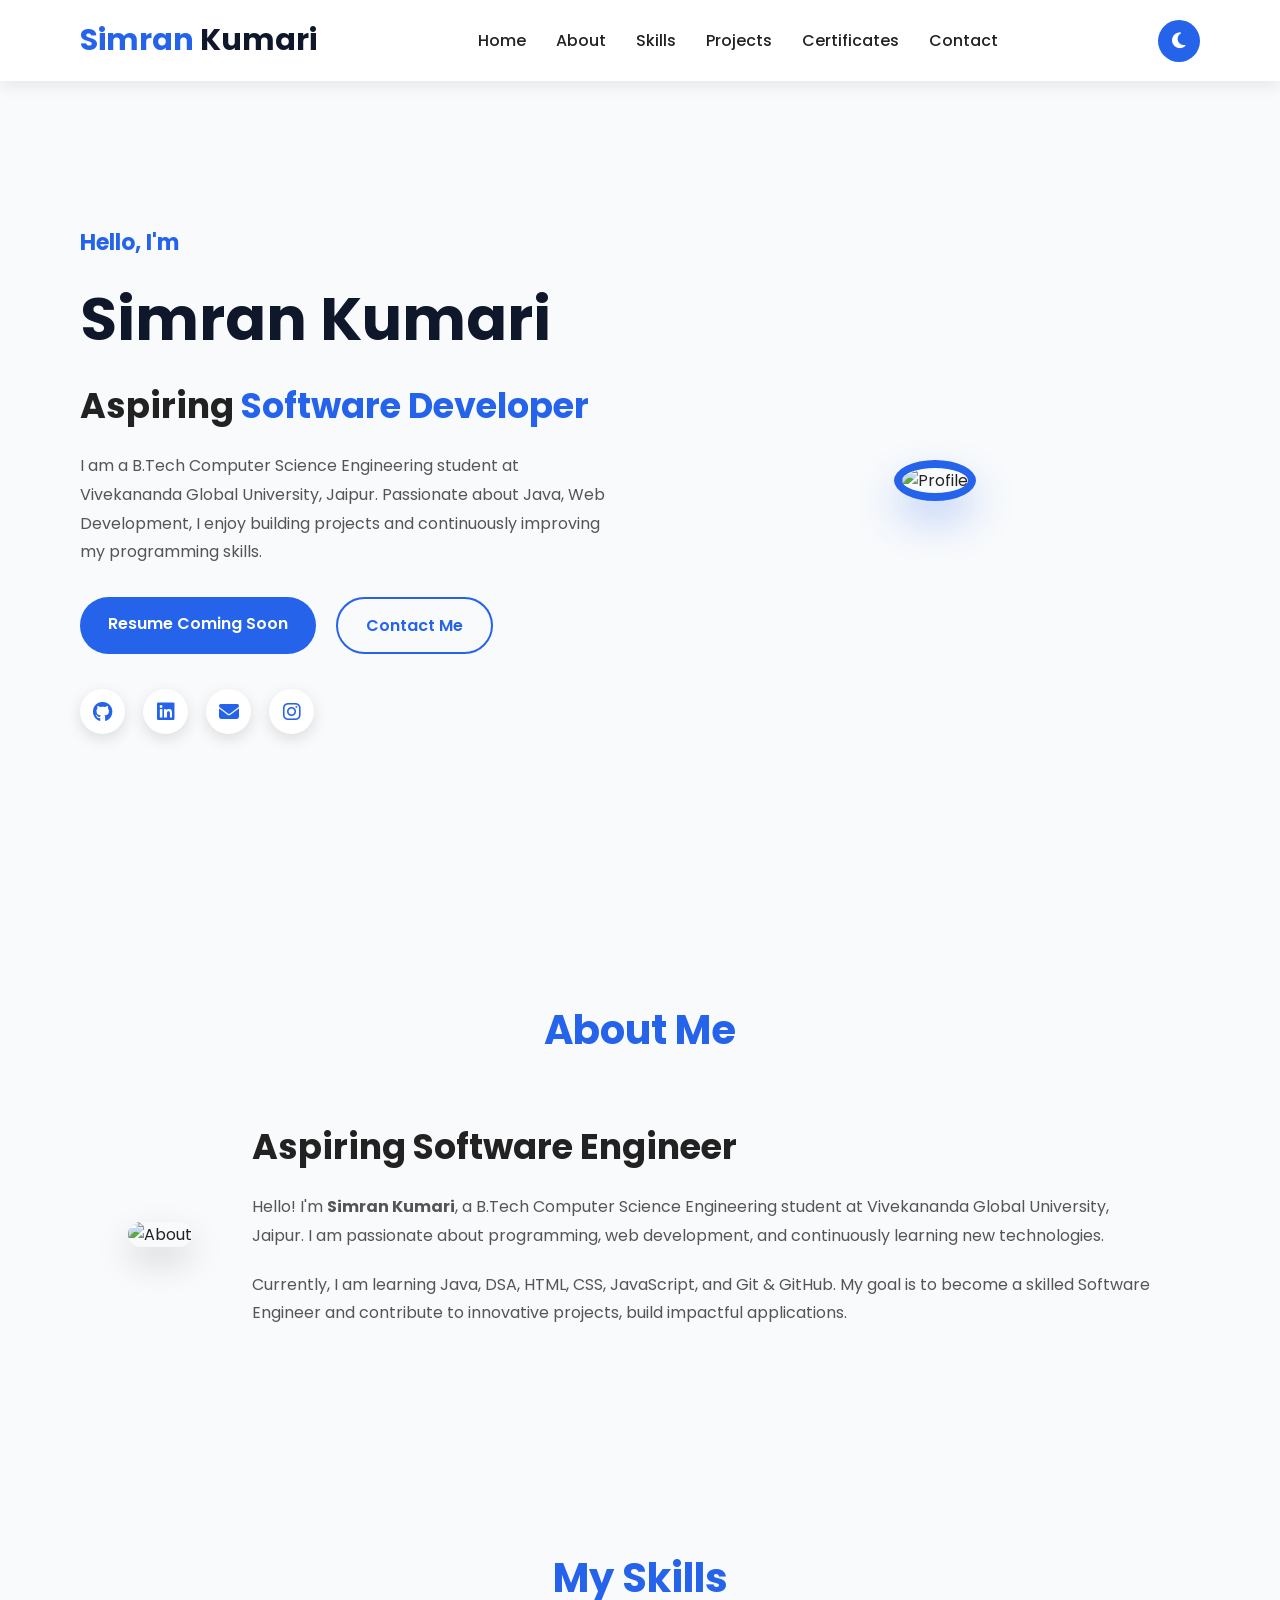
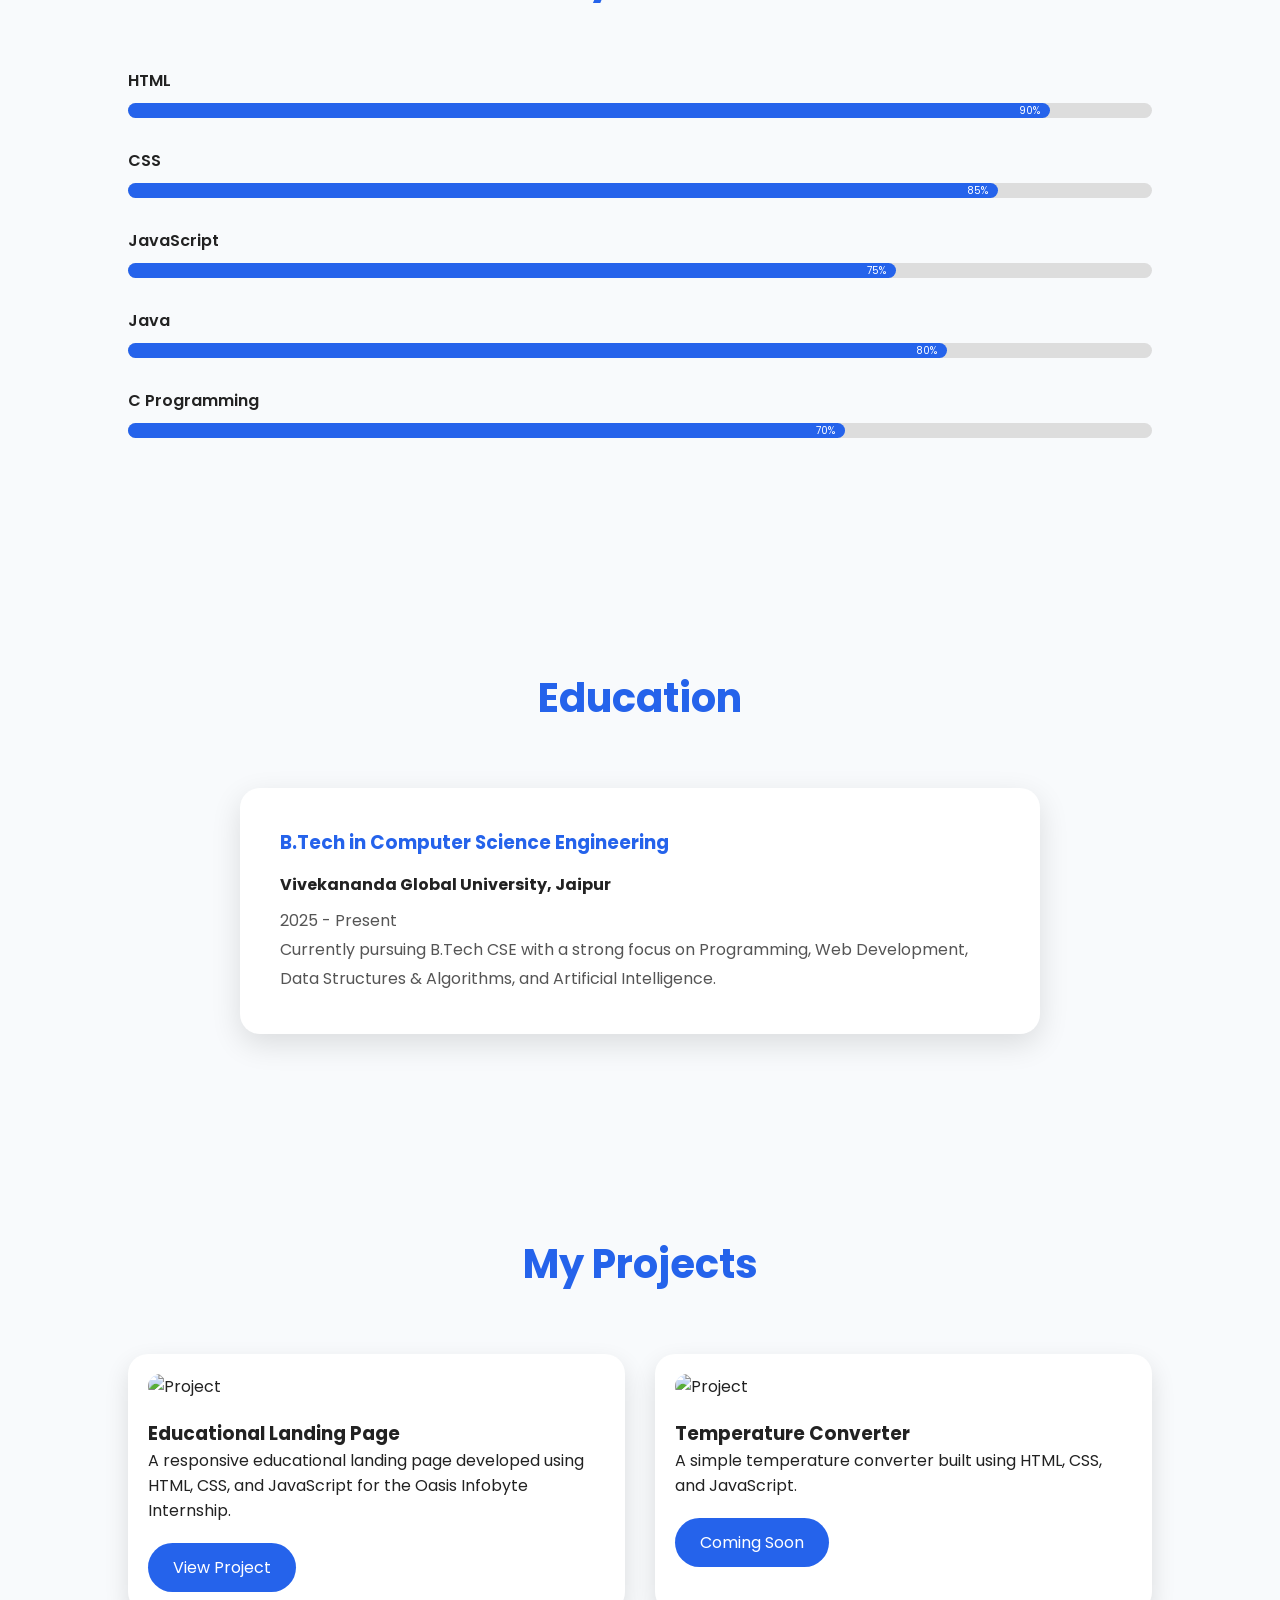
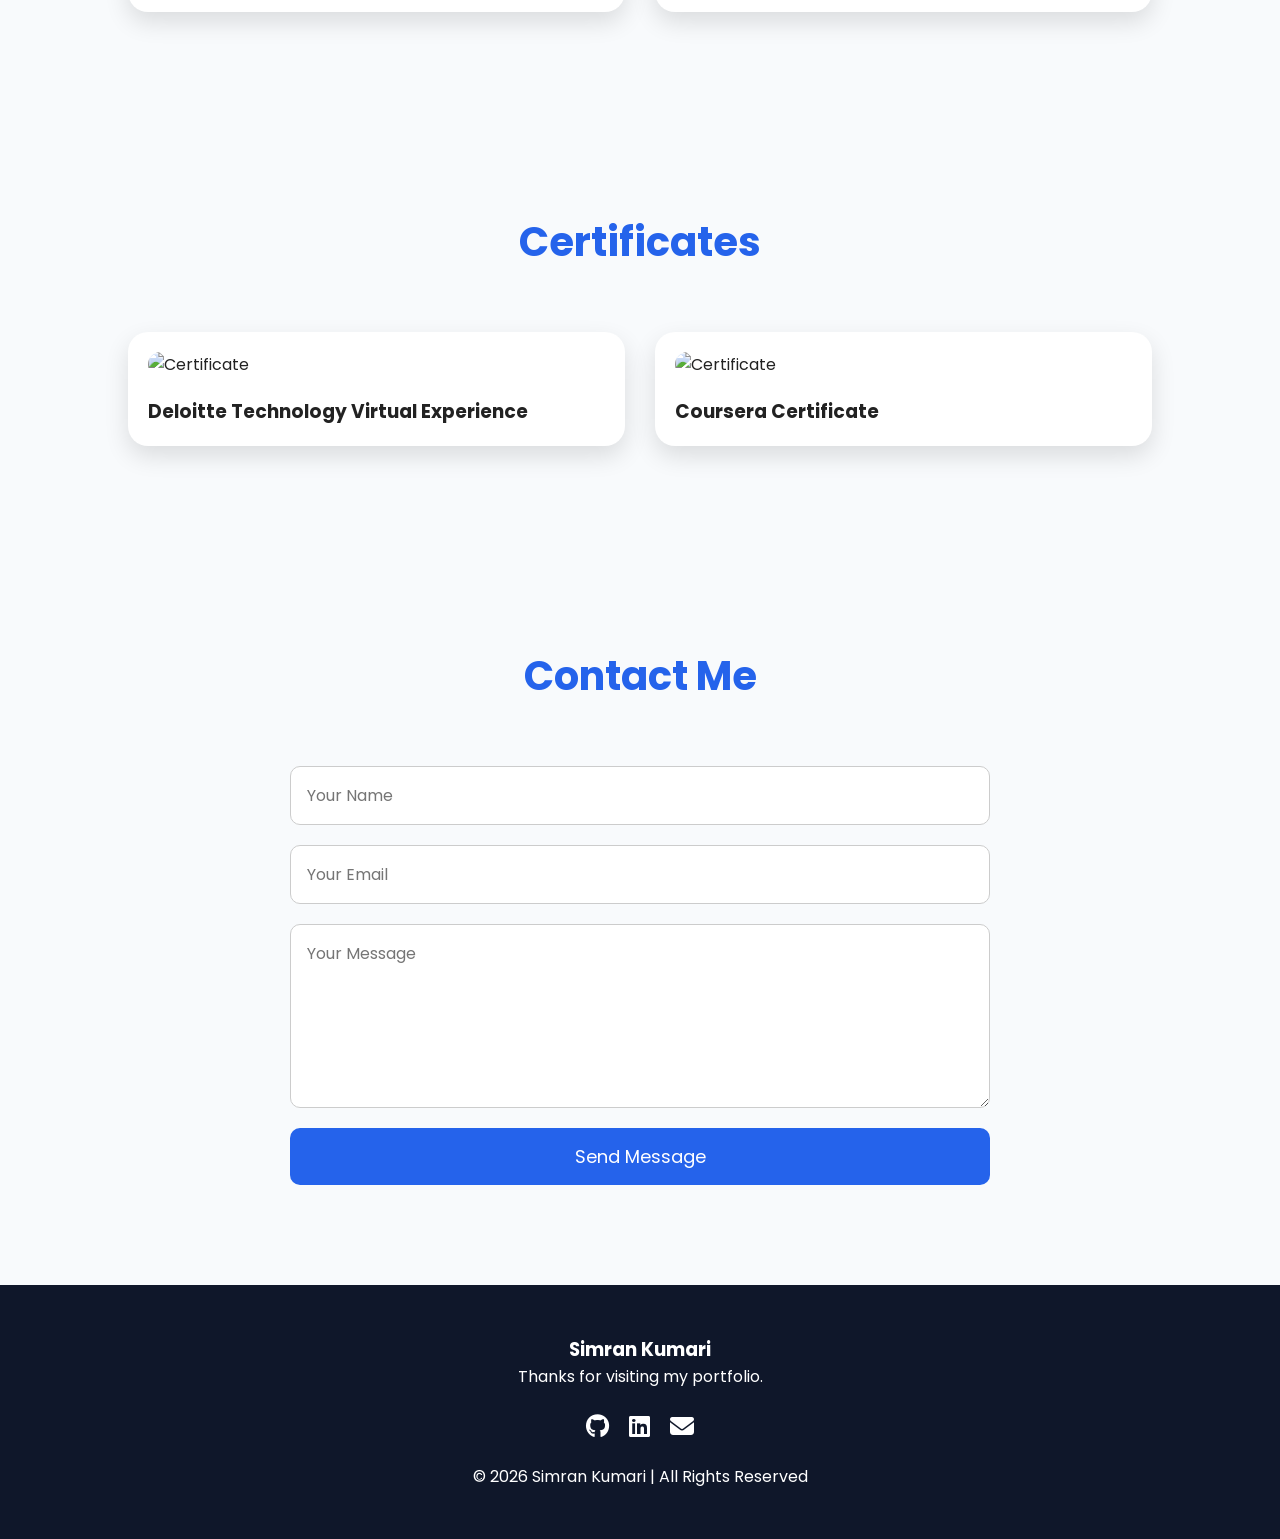
==== Task-2-Portfolio/index.html @ 4ac3be18 "Added Oasis Infobyte Web Development Internship Projects" ====
<!DOCTYPE html>
<html lang="en">

<head>

    <meta charset="UTF-8">
    <meta name="viewport" content="width=device-width, initial-scale=1.0">

    <title>Simran Kumari | Portfolio</title>

    <link rel="stylesheet" href="style.css">

    <!-- Google Font -->
    <link href="https://fonts.googleapis.com/css2?family=Poppins:wght@300;400;500;600;700&display=swap"
        rel="stylesheet">

    <!-- Font Awesome -->
    <link rel="stylesheet"
        href="https://cdnjs.cloudflare.com/ajax/libs/font-awesome/6.6.0/css/all.min.css">

</head>

<body>

    <!-- ================= NAVBAR ================= -->

    <header>

        <nav class="navbar">

            <div class="logo">

                Simran<span> Kumari</span>

            </div>

            <ul class="nav-links">

                <li><a href="#home">Home</a></li>

                <li><a href="#about">About</a></li>

                <li><a href="#skills">Skills</a></li>

                <li><a href="#projects">Projects</a></li>

                <li><a href="#certificates">Certificates</a></li>

                <li><a href="#contact">Contact</a></li>

            </ul>

            <div class="right-icons">

                <button id="theme-toggle">

                    <i class="fas fa-moon"></i>

                </button>

                <div class="menu-btn">

                    <i class="fas fa-bars"></i>

                </div>

            </div>

        </nav>

    </header>

    <!-- ================= HERO ================= -->

    <section class="hero" id="home">

        <div class="hero-text">

            <h3>Hello, I'm</h3>

            <h1>Simran Kumari</h1>

            <h2>

                Aspiring

                <span class="typing">Software Engineer</span>

            </h2>

            <p>

                I am a B.Tech Computer Science Engineering student at
                Vivekananda Global University, Jaipur.
                Passionate about Java, Web Development, I enjoy building projects 
                and continuously improving my programming skills.

                
            
                

            </p>

            <div class="hero-buttons">

                <a href="#" class="btn">

                    Resume Coming Soon

                </a>

                <a href="#contact" class="btn2">

                    Contact Me

                </a>

            </div>

            <div class="social-icons">

                <a href="#"><i class="fab fa-github"></i></a>

                <a href="#"><i class="fab fa-linkedin"></i></a>

                <a href="#"><i class="fas fa-envelope"></i></a>

                <a href="#"><i class="fab fa-instagram"></i></a>

            </div>

        </div>

        <div class="hero-image">

            <img src="images/profile.png" alt="Profile">

        </div>

    </section>

    <script src="script.js"></script>

</body>

</html>
<!-- ================= ABOUT ================= -->

<section class="about" id="about">

    <div class="section-title">
        <h2>About Me</h2>
    </div>

    <div class="about-container">

        <div class="about-image">
            <img src="images/profile.png" alt="About">
        </div>

        <div class="about-content">

            <h3>Aspiring Software Engineer</h3>

            <p>
                Hello! I'm <b>Simran Kumari</b>, a B.Tech Computer Science Engineering
                student at Vivekananda Global University, Jaipur.
                I am passionate about programming, web development,
                and continuously learning new technologies.
            </p>

            <p>
                Currently, I am learning Java, DSA,
                HTML, CSS, JavaScript, and Git & GitHub.
                My goal is to become a skilled Software Engineer
                 and contribute to innovative projects, build impactful applications.
                
            </p>

        </div>

    </div>

</section>

<!-- ================= SKILLS ================= -->

<section class="skills" id="skills">

    <div class="section-title">
        <h2>My Skills</h2>
    </div>

    <div class="skills-container">

        <div class="skill">

            <span>HTML</span>

            <div class="progress">
                <div class="progress-bar html">90%</div>
            </div>

        </div>

        <div class="skill">

            <span>CSS</span>

            <div class="progress">
                <div class="progress-bar css">85%</div>
            </div>

        </div>

        <div class="skill">

            <span>JavaScript</span>

            <div class="progress">
                <div class="progress-bar js">75%</div>
            </div>

        </div>

        <div class="skill">

            <span>Java</span>

            <div class="progress">
                <div class="progress-bar java">80%</div>
            </div>

        </div>

        <div class="skill">

            <span>C Programming</span>

            <div class="progress">
                <div class="progress-bar c">70%</div>
            </div>

        </div>

    </div>

</section>

<!-- ================= EDUCATION ================= -->

<section class="education" id="education">

    <div class="section-title">
        <h2>Education</h2>
    </div>

    <div class="education-card">

        <h3>B.Tech in Computer Science Engineering</h3>

        <h4>Vivekananda Global University, Jaipur</h4>

        <p>
            2025 - Present
        </p>

        <p>
            Currently pursuing B.Tech CSE with a strong focus on
            Programming, Web Development,
            Data Structures & Algorithms, and Artificial Intelligence.
        </p>

    </div>

</section>
<!-- ================= PROJECTS ================= -->

<section class="projects" id="projects">

    <div class="section-title">
        <h2>My Projects</h2>
    </div>

    <div class="project-container">

        <div class="project-card">

            <img src="images/project1.jpg" alt="Project">

            <h3>Educational Landing Page</h3>

            <p>
                A responsive educational landing page developed using
                HTML, CSS, and JavaScript for the Oasis Infobyte Internship.
            </p>
            <a href="https://github.com/simran7kumari783-prog/OIBSIP" target="_blank" class="project-btn">
                View Project
            </a>

        </div>

        <div class="project-card">

            <img src="images/project2.jpg" alt="Project">

            <h3>Temperature Converter</h3>

            <p>
                A simple temperature converter built using HTML,
                CSS, and JavaScript.
            </p>

            <a href="#" class="project-btn">Coming Soon</a>

        </div>

    </div>

</section>
<!-- ================= CERTIFICATES ================= -->

<section class="certificates" id="certificates">

    <div class="section-title">
        <h2>Certificates</h2>
    </div>

    <div class="certificate-container">

        <div class="certificate-card">

            <img src="images/certificate1.jpg" alt="Certificate">

            <h3>Deloitte Technology Virtual Experience</h3>

        </div>

        <div class="certificate-card">

            <img src="images/certificate2.jpg" alt="Certificate">

            <h3>Coursera Certificate</h3>

        </div>

    </div>

</section>
<!-- ================= CONTACT ================= -->

<section class="contact" id="contact">

    <div class="section-title">
        <h2>Contact Me</h2>
    </div>

    <form>

        <input type="text" placeholder="Your Name" required>

        <input type="email" placeholder="Your Email" required>

        <textarea rows="6" placeholder="Your Message"></textarea>

        <button type="submit">Send Message</button>

    </form>

</section>
<!-- ================= FOOTER ================= -->

<footer>

    <h3>Simran Kumari</h3>

    <p>

        Thanks for visiting my portfolio.

    </p>

    <div class="footer-icons">

       <a href="https://github.com/simran7kumari783-prog" target="_blank">         
    <i class="fab fa-github"></i>
</a>

        <a href="https://www.linkedin.com/in/simran-kumari-593a39384" target="_blank">
            <i class="fab fa-linkedin"></i>
        </a>

        <a href="mailto:simran7kumari783@gmail.com">
            <i class="fas fa-envelope"></i>
        </a>
        
    </div>

    <p class="copyright">

        © 2026 Simran Kumari | All Rights Reserved

    </p>

</footer>
<!-- Scroll To Top -->

<button id="topBtn">
    <i class="fas fa-arrow-up"></i>
</button>
---- Task-2-Portfolio/style.css ----
/* ==========================
   GOOGLE FONT & RESET
========================== */

*{
    margin:0;
    padding:0;
    box-sizing:border-box;
    font-family:'Poppins',sans-serif;
    scroll-behavior:smooth;
}

body{
    background:#f8fafc;
    color:#222;
}

/* ==========================
        NAVBAR
========================== */

header{
    width:100%;
    position:fixed;
    top:0;
    left:0;
    z-index:1000;
    background:#fff;
    box-shadow:0 5px 15px rgba(0,0,0,.08);
}

.navbar{
    max-width:1200px;
    margin:auto;
    display:flex;
    justify-content:space-between;
    align-items:center;
    padding:18px 40px;
}

.logo{
    font-size:30px;
    font-weight:700;
    color:#2563eb;
}

.logo span{
    color:#0f172a;
}

.nav-links{
    display:flex;
    list-style:none;
    gap:30px;
}

.nav-links a{
    text-decoration:none;
    color:#222;
    font-weight:500;
    transition:.3s;
}

.nav-links a:hover{
    color:#2563eb;
}

.right-icons{
    display:flex;
    align-items:center;
    gap:20px;
}

#theme-toggle{
    border:none;
    background:#2563eb;
    color:#fff;
    width:42px;
    height:42px;
    border-radius:50%;
    cursor:pointer;
    font-size:18px;
}

.menu-btn{
    display:none;
    font-size:25px;
    cursor:pointer;
}

/* ==========================
        HERO
========================== */

.hero{
    min-height:100vh;
    display:flex;
    justify-content:space-between;
    align-items:center;
    max-width:1200px;
    margin:auto;
    padding:120px 40px 60px;
    gap:60px;
}

.hero-text{
    flex:1;
}

.hero-text h3{
    color:#2563eb;
    font-size:22px;
}

.hero-text h1{
    font-size:60px;
    margin:15px 0;
    color:#0f172a;
}

.hero-text h2{
    font-size:35px;
    margin-bottom:20px;
}

.typing{
    color:#2563eb;
}

.hero-text p{
    line-height:1.8;
    color:#555;
    margin-bottom:30px;
}

/* ==========================
        BUTTONS
========================== */

.hero-buttons{
    display:flex;
    gap:20px;
    margin-bottom:35px;
}

.btn,
.btn2{
    text-decoration:none;
    padding:14px 28px;
    border-radius:40px;
    transition:.4s;
    font-weight:600;
}

.btn{
    background:#2563eb;
    color:white;
}

.btn:hover{
    background:#1d4ed8;
    transform:translateY(-4px);
}

.btn2{
    border:2px solid #2563eb;
    color:#2563eb;
}

.btn2:hover{
    background:#2563eb;
    color:white;
}

/* ==========================
      SOCIAL ICONS
========================== */

.social-icons{
    display:flex;
    gap:18px;
}

.social-icons a{
    width:45px;
    height:45px;
    border-radius:50%;
    display:flex;
    justify-content:center;
    align-items:center;
    background:white;
    color:#2563eb;
    text-decoration:none;
    font-size:20px;
    box-shadow:0 5px 15px rgba(0,0,0,.12);
    transition:.3s;
}

.social-icons a:hover{
    transform:translateY(-6px);
    background:#2563eb;
    color:white;
}

/* ==========================
      HERO IMAGE
========================== */

.hero-image{
    flex:1;
    text-align:center;
}

.hero-image img{
    width:420px;
    max-width:100%;
    border-radius:50%;
    border:8px solid #2563eb;
    box-shadow:0 20px 40px rgba(37,99,235,.25);
}

/* ==========================
      RESPONSIVE
========================== */

@media(max-width:900px){

.nav-links{
display:none;
}

.menu-btn{
display:block;
}

.hero{
flex-direction:column-reverse;
text-align:center;
}

.hero-buttons{
justify-content:center;
}

.social-icons{
justify-content:center;
}

.hero-text h1{
font-size:45px;
}

.hero-text h2{
font-size:28px;
}

.hero-image img{
width:320px;
}

}
/* ================= SECTION TITLE ================= */

.section-title{
    text-align:center;
    margin-bottom:60px;
}

.section-title h2{
    font-size:40px;
    color:#2563eb;
}

/* ================= ABOUT ================= */

.about{
    padding:100px 10%;
}

.about-container{
    display:flex;
    align-items:center;
    justify-content:space-between;
    gap:60px;
}

.about-image img{
    width:350px;
    border-radius:20px;
    box-shadow:0 15px 35px rgba(0,0,0,.15);
}

.about-content{
    flex:1;
}

.about-content h3{
    font-size:35px;
    margin-bottom:20px;
}

.about-content p{
    line-height:1.8;
    color:#555;
    margin-bottom:20px;
}

/* ================= SKILLS ================= */

.skills{
    padding:100px 10%;
    background:#f8fafc;
}

.skill{
    margin-bottom:30px;
}

.skill span{
    font-weight:600;
}

.progress{
    width:100%;
    height:15px;
    background:#ddd;
    border-radius:30px;
    margin-top:10px;
}

.progress-bar{
    height:100%;
    border-radius:30px;
    background:#2563eb;
    color:#fff;
    text-align:right;
    padding-right:10px;
    line-height:15px;
    font-size:10px;
}

.html{width:90%;}
.css{width:85%;}
.js{width:75%;}
.java{width:80%;}
.c{width:70%;}

/* ================= EDUCATION ================= */

.education{
    padding:100px 10%;
}

.education-card{
    max-width:800px;
    margin:auto;
    background:white;
    padding:40px;
    border-radius:20px;
    box-shadow:0 10px 30px rgba(0,0,0,.12);
}

.education-card h3{
    color:#2563eb;
    margin-bottom:15px;
}

.education-card h4{
    margin-bottom:10px;
}

.education-card p{
    color:#555;
    line-height:1.8;
}

/* ================= RESPONSIVE ================= */

@media(max-width:900px){

.about-container{
    flex-direction:column;
    text-align:center;
}

.about-image img{
    width:280px;
}

}
/* ================= PROJECTS ================= */

.projects,
.certificates,
.contact{
padding:100px 10%;
}

.project-container,
.certificate-container{

display:grid;
grid-template-columns:repeat(auto-fit,minmax(300px,1fr));
gap:30px;

}

.project-card,
.certificate-card{

background:#fff;
padding:20px;
border-radius:20px;
box-shadow:0 10px 25px rgba(0,0,0,.12);
transition:.4s;

}

.project-card:hover,
.certificate-card:hover{

transform:translateY(-10px);

}

.project-card img,
.certificate-card img{

width:100%;
border-radius:15px;
margin-bottom:20px;

}

.project-btn{

display:inline-block;
margin-top:20px;
padding:12px 25px;
background:#2563eb;
color:white;
text-decoration:none;
border-radius:30px;

}

/* ================= CONTACT ================= */

form{

max-width:700px;
margin:auto;
display:flex;
flex-direction:column;
gap:20px;

}

form input,
form textarea{

padding:16px;
border-radius:10px;
border:1px solid #ccc;
font-size:16px;

}

form button{

padding:15px;
background:#2563eb;
color:white;
border:none;
border-radius:10px;
font-size:18px;
cursor:pointer;

}

/* ================= FOOTER ================= */

footer{

background:#0f172a;
color:white;
text-align:center;
padding:50px 20px;

}

.footer-icons{

display:flex;
justify-content:center;
gap:20px;
margin:20px 0;

}

.footer-icons a{

color:white;
font-size:24px;
transition:.3s;

}

.footer-icons a:hover{

color:#38bdf8;

}
/* ==========================
 DARK MODE
========================== */

body.dark{
background:#0f172a;
color:white;
}

body.dark header{
background:#1e293b;
}

body.dark .navbar a{
color:white;
}

body.dark .project-card,
body.dark .certificate-card,
body.dark .education-card{
background:#1e293b;
color:white;
}

body.dark .about-content p,
body.dark .education-card p,
body.dark .hero-text p{
color:#ddd;
}

/* ==========================
 Mobile Menu
========================== */

@media(max-width:900px){

.nav-links.show{

display:flex;
flex-direction:column;
position:absolute;
top:80px;
left:0;
width:100%;
background:white;
padding:30px;
gap:20px;
text-align:center;

}

body.dark .nav-links.show{
background:#1e293b;
}

}
/* ==========================
 Scroll To Top
========================== */

#topBtn{

position:fixed;
bottom:30px;
right:30px;

width:55px;
height:55px;

border:none;
border-radius:50%;

background:#2563eb;
color:white;

font-size:20px;

cursor:pointer;

display:none;

box-shadow:0 10px 20px rgba(0,0,0,.2);

transition:.3s;

z-index:999;

}

#topBtn:hover{

background:#1d4ed8;
transform:translateY(-5px);

}

/* ==========================
 Smooth Section Animation
========================== */

section{

animation:fadeUp 1s ease;

}

@keyframes fadeUp{

from{

opacity:0;
transform:translateY(60px);

}

to{

opacity:1;
transform:translateY(0);

}

}
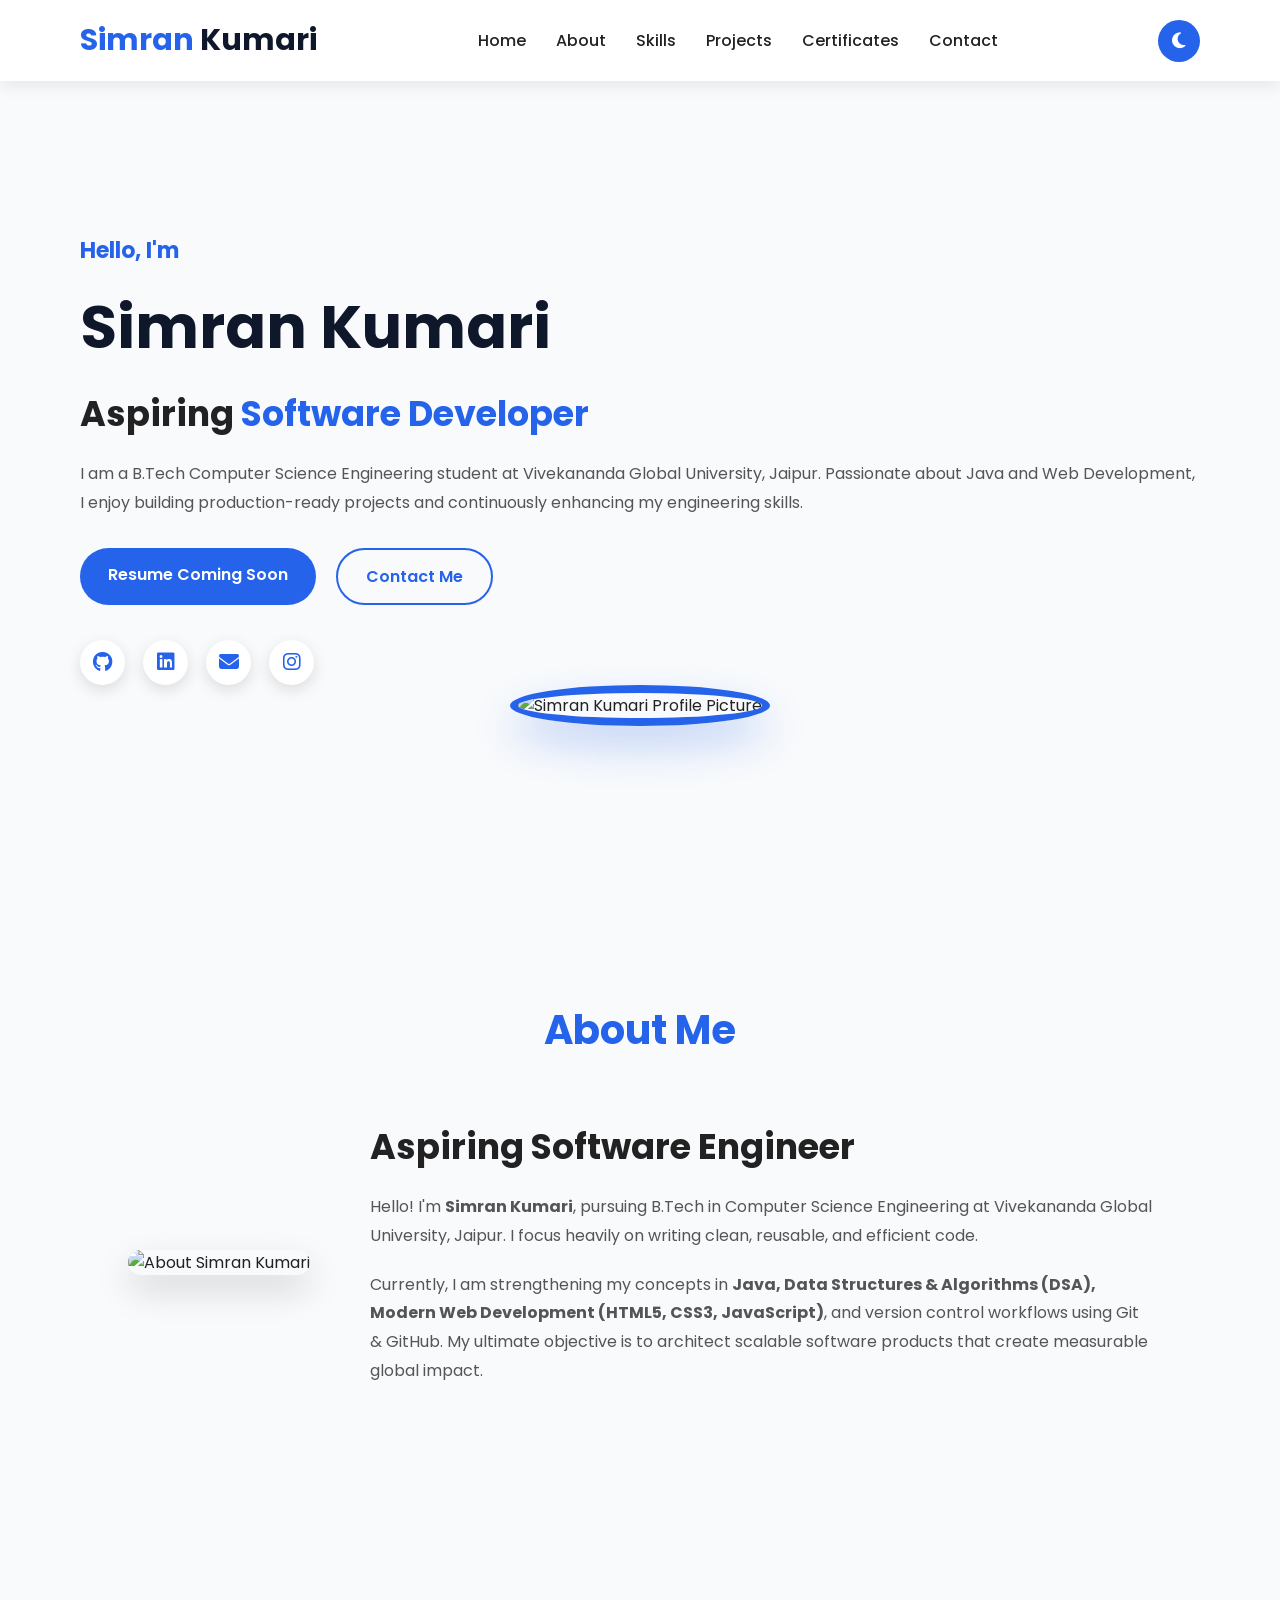
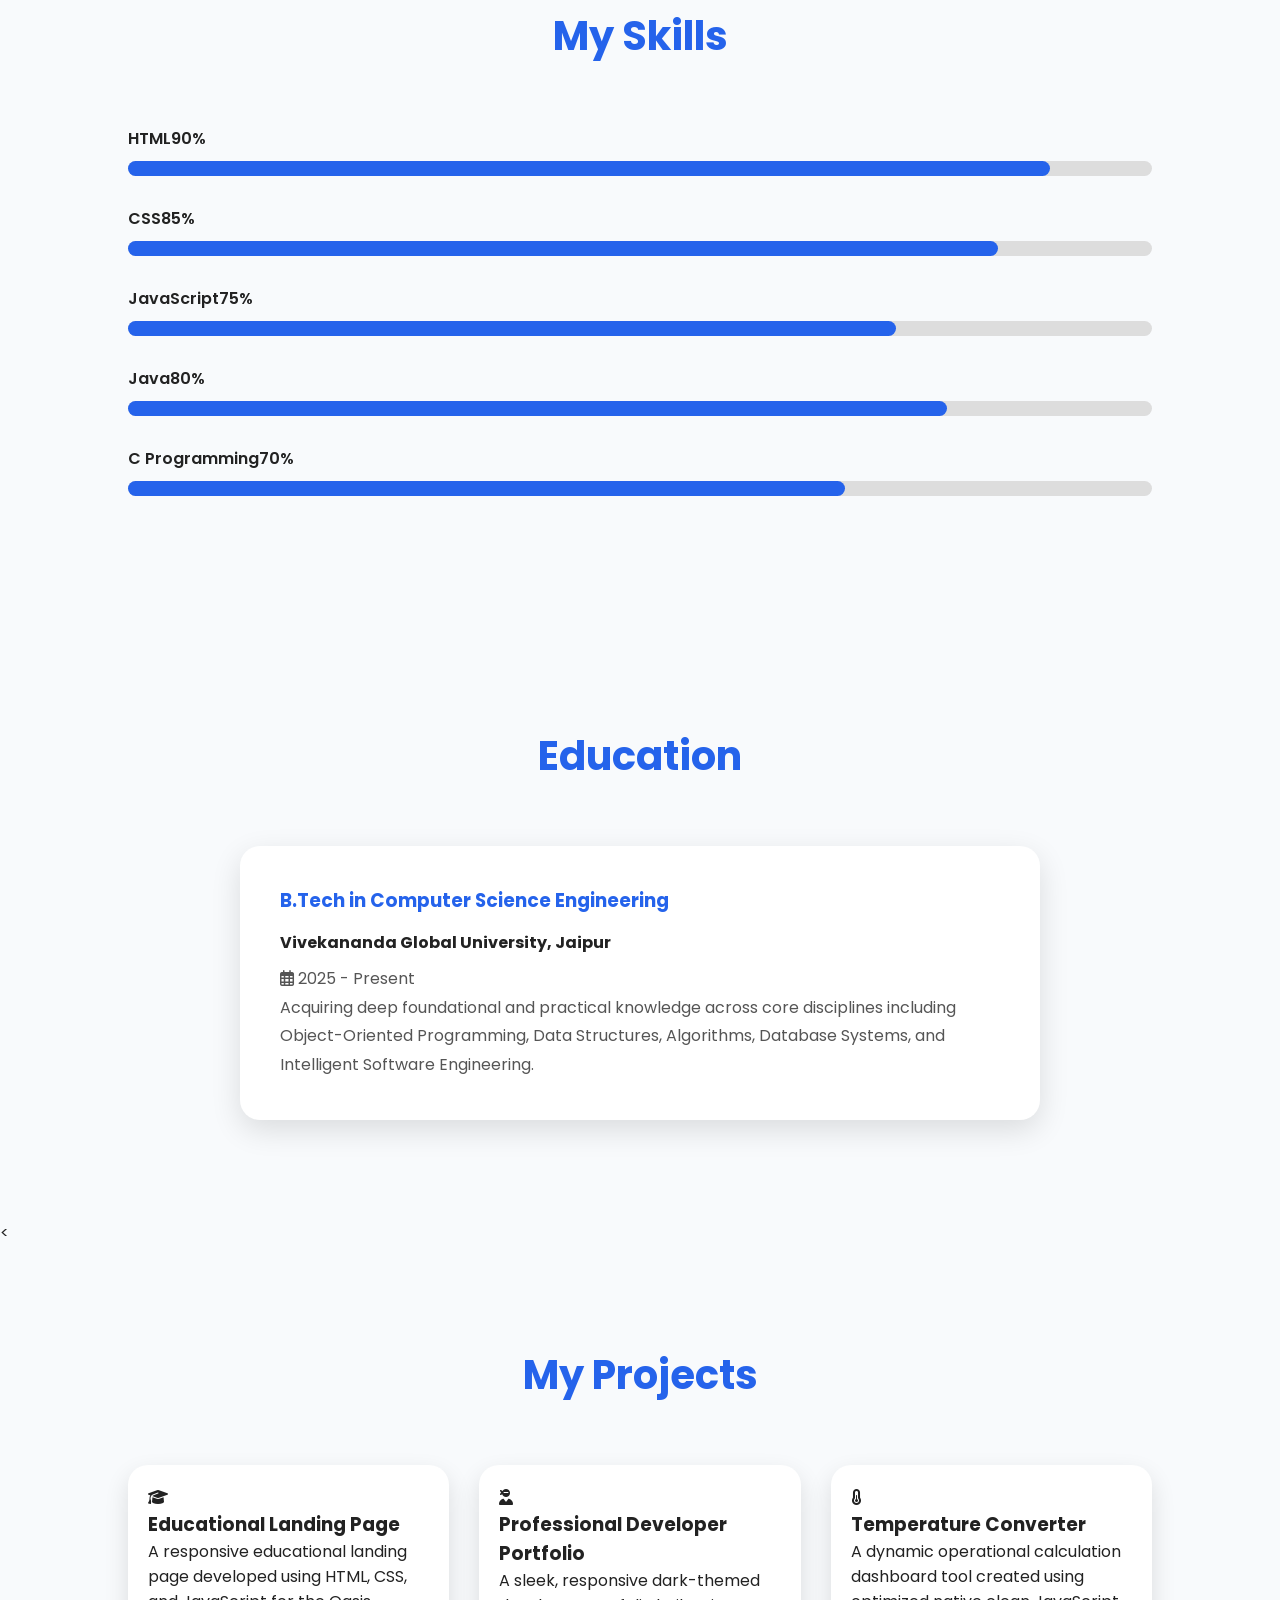
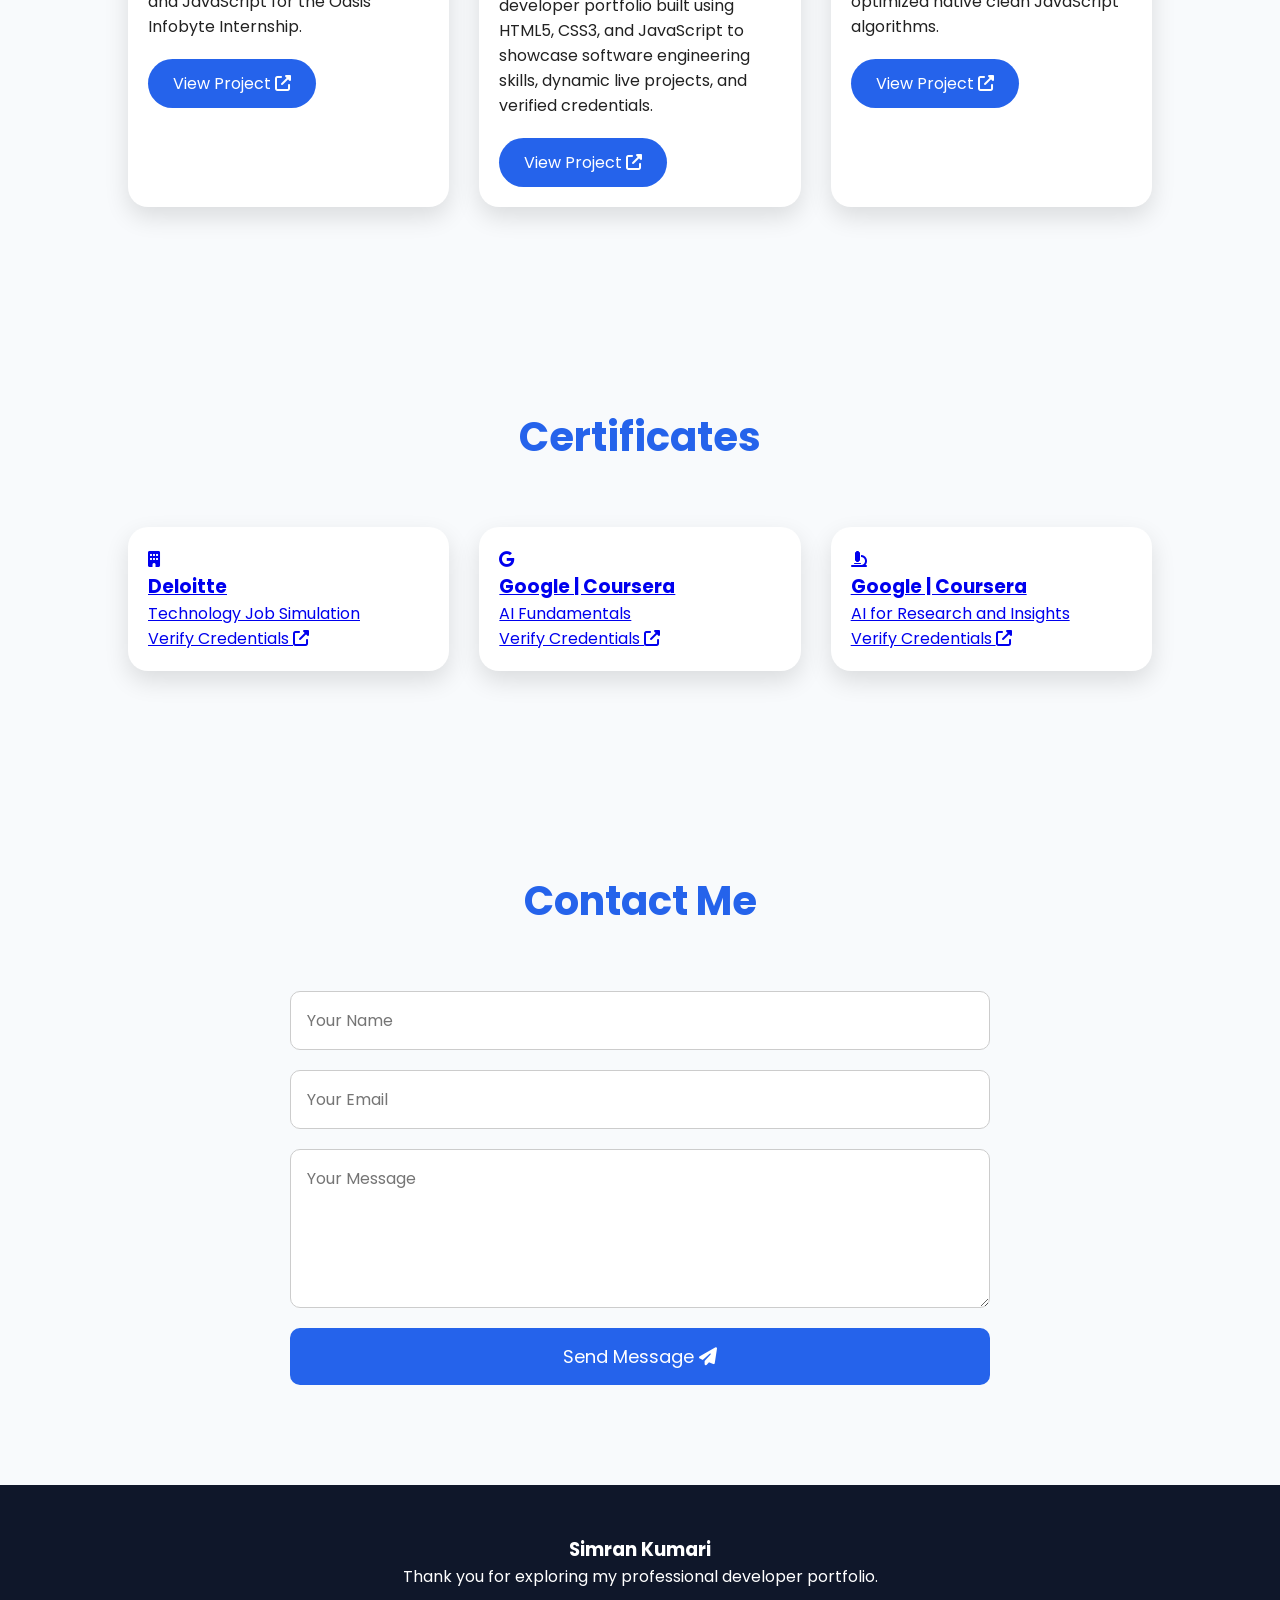
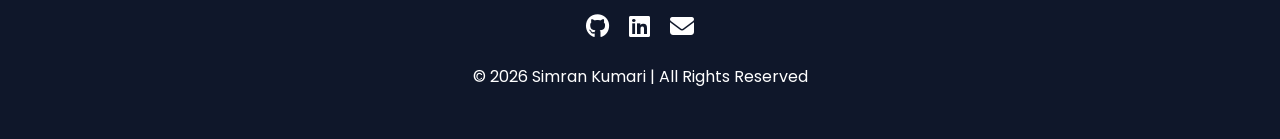
==== commit 3fc48504: "Refactor index.html for improved structure and content" ====
--- a/Task-2-Portfolio/index.html
+++ b/Task-2-Portfolio/index.html
@@ -1,281 +1,136 @@
 <!DOCTYPE html>
 <html lang="en">
-
 <head>
-
     <meta charset="UTF-8">
     <meta name="viewport" content="width=device-width, initial-scale=1.0">
-
     <title>Simran Kumari | Portfolio</title>
-
+    <!-- Google Font -->
+    <link href="https://fonts.googleapis.com/css2?family=Poppins:wght@300;400;500;600;700&display=swap" rel="stylesheet">
+    <!-- Font Awesome -->
+    <link rel="stylesheet" href="https://cdnjs.cloudflare.com/ajax/libs/font-awesome/6.6.0/css/all.min.css">
     <link rel="stylesheet" href="style.css">
-
-    <!-- Google Font -->
-    <link href="https://fonts.googleapis.com/css2?family=Poppins:wght@300;400;500;600;700&display=swap"
-        rel="stylesheet">
-
-    <!-- Font Awesome -->
-    <link rel="stylesheet"
-        href="https://cdnjs.cloudflare.com/ajax/libs/font-awesome/6.6.0/css/all.min.css">
-
 </head>
-
 <body>
 
     <!-- ================= NAVBAR ================= -->
-
     <header>
-
         <nav class="navbar">
-
-            <div class="logo">
-
-                Simran<span> Kumari</span>
-
-            </div>
-
+            <div class="logo">Simran<span> Kumari</span></div>
             <ul class="nav-links">
-
                 <li><a href="#home">Home</a></li>
-
                 <li><a href="#about">About</a></li>
-
                 <li><a href="#skills">Skills</a></li>
-
                 <li><a href="#projects">Projects</a></li>
-
                 <li><a href="#certificates">Certificates</a></li>
-
                 <li><a href="#contact">Contact</a></li>
-
             </ul>
-
             <div class="right-icons">
-
-                <button id="theme-toggle">
-
-                    <i class="fas fa-moon"></i>
-
-                </button>
-
-                <div class="menu-btn">
-
-                    <i class="fas fa-bars"></i>
-
-                </div>
-
-            </div>
-
+                <button id="theme-toggle"><i class="fas fa-moon"></i></button>
+                <div class="menu-btn"><i class="fas fa-bars"></i></div>
+            </div>
         </nav>
-
     </header>
 
     <!-- ================= HERO ================= -->
-
     <section class="hero" id="home">
-
-        <div class="hero-text">
-
-            <h3>Hello, I'm</h3>
-
-            <h1>Simran Kumari</h1>
-
-            <h2>
-
-                Aspiring
-
-                <span class="typing">Software Engineer</span>
-
-            </h2>
-
-            <p>
-
-                I am a B.Tech Computer Science Engineering student at
-                Vivekananda Global University, Jaipur.
-                Passionate about Java, Web Development, I enjoy building projects 
-                and continuously improving my programming skills.
-
+        <div class="hero-container">
+            <div class="hero-text">
+                <h3>Hello, I'm</h3>
                 
-            
+                <!-- Fixed width container taaki text bounce na kare -->
+                <div class="name-wrapper">
+                    <h1 class="typing-name">Simran Kumari</h1>
+                </div>
                 
-
-            </p>
-
-            <div class="hero-buttons">
-
-                <a href="#" class="btn">
-
-                    Resume Coming Soon
-
-                </a>
-
-                <a href="#contact" class="btn2">
-
-                    Contact Me
-
-                </a>
-
-            </div>
-
-            <div class="social-icons">
-
-                <a href="#"><i class="fab fa-github"></i></a>
-
-                <a href="#"><i class="fab fa-linkedin"></i></a>
-
-                <a href="#"><i class="fas fa-envelope"></i></a>
-
-                <a href="#"><i class="fab fa-instagram"></i></a>
-
-            </div>
-
-        </div>
-
-        <div class="hero-image">
-
-            <img src="images/profile.png" alt="Profile">
-
-        </div>
-
-    </section>
-
-    <script src="script.js"></script>
-
-</body>
-
-</html>
-<!-- ================= ABOUT ================= -->
-
-<section class="about" id="about">
-
-    <div class="section-title">
-        <h2>About Me</h2>
-    </div>
-
-    <div class="about-container">
-
-        <div class="about-image">
-            <img src="images/profile.png" alt="About">
-        </div>
-
-        <div class="about-content">
-
-            <h3>Aspiring Software Engineer</h3>
-
-            <p>
-                Hello! I'm <b>Simran Kumari</b>, a B.Tech Computer Science Engineering
-                student at Vivekananda Global University, Jaipur.
-                I am passionate about programming, web development,
-                and continuously learning new technologies.
-            </p>
-
-            <p>
-                Currently, I am learning Java, DSA,
-                HTML, CSS, JavaScript, and Git & GitHub.
-                My goal is to become a skilled Software Engineer
-                 and contribute to innovative projects, build impactful applications.
-                
-            </p>
-
-        </div>
-
-    </div>
-
-</section>
-
-<!-- ================= SKILLS ================= -->
-
-<section class="skills" id="skills">
-
-    <div class="section-title">
-        <h2>My Skills</h2>
-    </div>
-
-    <div class="skills-container">
-
-        <div class="skill">
-
-            <span>HTML</span>
-
-            <div class="progress">
-                <div class="progress-bar html">90%</div>
-            </div>
-
-        </div>
-
-        <div class="skill">
-
-            <span>CSS</span>
-
-            <div class="progress">
-                <div class="progress-bar css">85%</div>
-            </div>
-
-        </div>
-
-        <div class="skill">
-
-            <span>JavaScript</span>
-
-            <div class="progress">
-                <div class="progress-bar js">75%</div>
-            </div>
-
-        </div>
-
-        <div class="skill">
-
-            <span>Java</span>
-
-            <div class="progress">
-                <div class="progress-bar java">80%</div>
-            </div>
-
-        </div>
-
-        <div class="skill">
-
-            <span>C Programming</span>
-
-            <div class="progress">
-                <div class="progress-bar c">70%</div>
-            </div>
-
-        </div>
-
-    </div>
-
-</section>
-
-<!-- ================= EDUCATION ================= -->
-
-<section class="education" id="education">
-
-    <div class="section-title">
-        <h2>Education</h2>
-    </div>
-
-    <div class="education-card">
-
-        <h3>B.Tech in Computer Science Engineering</h3>
-
-        <h4>Vivekananda Global University, Jaipur</h4>
-
-        <p>
-            2025 - Present
-        </p>
-
-        <p>
-            Currently pursuing B.Tech CSE with a strong focus on
-            Programming, Web Development,
-            Data Structures & Algorithms, and Artificial Intelligence.
-        </p>
-
-    </div>
-
-</section>
-<!-- ================= PROJECTS ================= -->
-
+                <h2>Aspiring <span class="typing">Software Engineer</span></h2>
+                <p>
+                    I am a B.Tech Computer Science Engineering student at Vivekananda Global University, Jaipur.
+                    Passionate about Java and Web Development, I enjoy building production-ready projects 
+                    and continuously enhancing my engineering skills.
+                </p>
+                <div class="hero-buttons">
+                    <a href="#" class="btn">Resume Coming Soon</a>
+                    <a href="#contact" class="btn2">Contact Me</a>
+                </div>
+                <div class="social-icons">
+                    <a href="https://github.com/simran7kumari783-prog" target="_blank"><i class="fab fa-github"></i></a>
+                    <a href="https://www.linkedin.com/in/simran-kumari-593a39384" target="_blank"><i class="fab fa-linkedin"></i></a>
+                    <a href="mailto:simran7kumari783@gmail.com"><i class="fas fa-envelope"></i></a>
+                    <a href="#"><i class="fab fa-instagram"></i></a>
+                </div>
+            </div>
+            
+            <div class="hero-image">
+                <img src="profile.png.jpeg" alt="Simran Kumari Profile Picture">
+            </div>
+        </div>
+    </section>
+    <!-- ================= ABOUT ================= -->
+    <section class="about" id="about">
+        <div class="section-title">
+            <h2>About Me</h2>
+        </div>
+        <div class="about-container">
+            <div class="about-image">
+                <img src="profile.png.jpeg" alt="About Simran Kumari">
+            </div>
+            <div class="about-content">
+                <h3>Aspiring Software Engineer</h3>
+                <p>
+                    Hello! I'm <b>Simran Kumari</b>, pursuing B.Tech in Computer Science Engineering at Vivekananda Global University, Jaipur. I focus heavily on writing clean, reusable, and efficient code.
+                </p>
+                <p>
+                    Currently, I am strengthening my concepts in <b>Java, Data Structures & Algorithms (DSA), Modern Web Development (HTML5, CSS3, JavaScript)</b>, and version control workflows using Git & GitHub. My ultimate objective is to architect scalable software products that create measurable global impact.
+                </p>
+            </div>
+        </div>
+    </section>
+
+    <!-- ================= SKILLS ================= -->
+    <section class="skills" id="skills">
+        <div class="section-title">
+            <h2>My Skills</h2>
+        </div>
+        <div class="skills-container">
+            <div class="skill">
+                <div class="skill-info"><span>HTML</span><span>90%</span></div>
+                <div class="progress"><div class="progress-bar" style="width: 90%"></div></div>
+            </div>
+            <div class="skill">
+                <div class="skill-info"><span>CSS</span><span>85%</span></div>
+                <div class="progress"><div class="progress-bar" style="width: 85%"></div></div>
+            </div>
+            <div class="skill">
+                <div class="skill-info"><span>JavaScript</span><span>75%</span></div>
+                <div class="progress"><div class="progress-bar" style="width: 75%"></div></div>
+            </div>
+            <div class="skill">
+                <div class="skill-info"><span>Java</span><span>80%</span></div>
+                <div class="progress"><div class="progress-bar" style="width: 80%"></div></div>
+            </div>
+            <div class="skill">
+                <div class="skill-info"><span>C Programming</span><span>70%</span></div>
+                <div class="progress"><div class="progress-bar" style="width: 70%"></div></div>
+            </div>
+        </div>
+    </section>
+
+    <!-- ================= EDUCATION ================= -->
+    <section class="education" id="education">
+        <div class="section-title">
+            <h2>Education</h2>
+        </div>
+        <div class="education-card">
+            <h3>B.Tech in Computer Science Engineering</h3>
+            <h4>Vivekananda Global University, Jaipur</h4>
+            <p class="duration"><i class="far fa-calendar-alt"></i> 2025 - Present</p>
+            <p>
+                Acquiring deep foundational and practical knowledge across core disciplines including Object-Oriented Programming, Data Structures, Algorithms, Database Systems, and Intelligent Software Engineering.
+            </p>
+        </div>
+    </section>
+
+    <<!-- ================= PROJECTS ================= -->
 <section class="projects" id="projects">
 
     <div class="section-title">
@@ -284,42 +139,60 @@
 
     <div class="project-container">
 
+        <!-- Project 1 (Task-1): Educational Landing Page -->
         <div class="project-card">
-
-            <img src="images/project1.jpg" alt="Project">
-
+            <div class="project-img-placeholder"><i class="fas fa-graduation-cap"></i></div>
+            
             <h3>Educational Landing Page</h3>
-
+            
             <p>
                 A responsive educational landing page developed using
                 HTML, CSS, and JavaScript for the Oasis Infobyte Internship.
             </p>
-            <a href="https://github.com/simran7kumari783-prog/OIBSIP" target="_blank" class="project-btn">
-                View Project
+            
+            <a href="https://simran7kumari783-prog.github.io/OIBSIP/Task-1-Landing%20Page/index.html" target="_blank" class="project-btn">
+                View Project <i class="fas fa-external-link-alt"></i>
             </a>
-
-        </div>
-
+        </div>
+
+        <!-- Project 2 (Task-2): Developer Portfolio -->
         <div class="project-card">
-
-            <img src="images/project2.jpg" alt="Project">
-
+            <div class="project-img-placeholder"><i class="fas fa-user-ninja"></i></div>
+            
+            <h3>Professional Developer Portfolio</h3>
+            
+            <p>
+                A sleek, responsive dark-themed developer portfolio built using HTML5, CSS3, and JavaScript to showcase software engineering skills, dynamic live projects, and verified credentials.
+            </p>
+            
+            <a href="https://simran7kumari783-prog.github.io/OIBSIP/Task-2-Portfolio/index.html" target="_blank" class="project-btn">
+                View Project <i class="fas fa-external-link-alt"></i>
+            </a>
+        </div>
+
+        <!-- Project 3 (Task-3): Temperature Converter -->
+        <div class="project-card">
+            <div class="project-img-placeholder"><i class="fas fa-thermometer-half"></i></div>
+            
             <h3>Temperature Converter</h3>
-
-            <p>
-                A simple temperature converter built using HTML,
-                CSS, and JavaScript.
-            </p>
-
-            <a href="#" class="project-btn">Coming Soon</a>
-
-        </div>
-
-    </div>
-
-</section>
-<!-- ================= CERTIFICATES ================= -->
-
+            
+            <p>
+                A dynamic operational calculation dashboard tool created using optimized native clean JavaScript algorithms.
+            </p>
+            
+            <a href="https://simran7kumari783-prog.github.io/OIBSIP/Task-3-Temperature-Converter/index.html" target="_blank" class="project-btn">
+                View Project <i class="fas fa-external-link-alt"></i>
+            </a>
+        </div>
+
+    </div>
+
+</section>
+
+</section>
+    </section>
+
+    <!-- ================= CERTIFICATES ================= -->
 <section class="certificates" id="certificates">
 
     <div class="section-title">
@@ -328,83 +201,77 @@
 
     <div class="certificate-container">
 
-        <div class="certificate-card">
-
-            <img src="images/certificate1.jpg" alt="Certificate">
-
-            <h3>Deloitte Technology Virtual Experience</h3>
-
-        </div>
-
-        <div class="certificate-card">
-
-            <img src="images/certificate2.jpg" alt="Certificate">
-
-            <h3>Coursera Certificate</h3>
-
-        </div>
-
-    </div>
-
-</section>
-<!-- ================= CONTACT ================= -->
-
-<section class="contact" id="contact">
-
-    <div class="section-title">
-        <h2>Contact Me</h2>
-    </div>
-
-    <form>
-
-        <input type="text" placeholder="Your Name" required>
-
-        <input type="email" placeholder="Your Email" required>
-
-        <textarea rows="6" placeholder="Your Message"></textarea>
-
-        <button type="submit">Send Message</button>
-
-    </form>
-
-</section>
-<!-- ================= FOOTER ================= -->
-
-<footer>
-
-    <h3>Simran Kumari</h3>
-
-    <p>
-
-        Thanks for visiting my portfolio.
-
-    </p>
-
-    <div class="footer-icons">
-
-       <a href="https://github.com/simran7kumari783-prog" target="_blank">         
-    <i class="fab fa-github"></i>
-</a>
-
-        <a href="https://www.linkedin.com/in/simran-kumari-593a39384" target="_blank">
-            <i class="fab fa-linkedin"></i>
+        <!-- Certificate 1: Deloitte -->
+        <a href="https://www.theforage.com/" target="_blank" class="cert-link">
+            <div class="certificate-card deloitte-card">
+                <div class="cert-brand-icon">
+                    <i class="fas fa-building"></i>
+                </div>
+                <h3>Deloitte</h3>
+                <p>Technology Job Simulation</p>
+                <span class="verify-badge">Verify Credentials <i class="fas fa-external-link-alt"></i></span>
+            </div>
         </a>
 
-        <a href="mailto:simran7kumari783@gmail.com">
-            <i class="fas fa-envelope"></i>
+        <!-- Certificate 2: Google AI Fundamentals -->
+        <a href="https://coursera.org/verify/FMDP59UWXWM7" target="_blank" class="cert-link">
+            <div class="certificate-card google-card">
+                <div class="cert-brand-icon">
+                    <i class="fab fa-google"></i>
+                </div>
+                <h3>Google | Coursera</h3>
+                <p>AI Fundamentals</p>
+                <span class="verify-badge">Verify Credentials <i class="fas fa-external-link-alt"></i></span>
+            </div>
         </a>
-        
-    </div>
-
-    <p class="copyright">
-
-        © 2026 Simran Kumari | All Rights Reserved
-
-    </p>
-
-</footer>
-<!-- Scroll To Top -->
-
-<button id="topBtn">
-    <i class="fas fa-arrow-up"></i>
-</button>
+
+        <!-- Certificate 3: Certificate - Google AI for Research and Insights -->
+        <a href="https://coursera.org/verify/7R9SBTDLVNP8" target="_blank" class="cert-link">
+            <div class="certificate-card google-card">
+                <div class="cert-brand-icon">
+                    <i class="fas fa-microscope"></i>
+                </div>
+                <h3>Google | Coursera</h3>
+                <p>AI for Research and Insights</p>
+                <span class="verify-badge">Verify Credentials <i class="fas fa-external-link-alt"></i></span>
+            </div>
+        </a>
+
+    </div>
+
+</section>
+</section>
+
+    <!-- ================= CONTACT ================= -->
+    <section class="contact" id="contact">
+        <div class="section-title">
+            <h2>Contact Me</h2>
+        </div>
+        <div class="contact-wrapper">
+            <form onsubmit="event.preventDefault(); alert('Message sent successfully!');">
+                <input type="text" placeholder="Your Name" required>
+                <input type="email" placeholder="Your Email" required>
+                <textarea rows="5" placeholder="Your Message" required></textarea>
+                <button type="submit" class="submit-btn">Send Message <i class="fas fa-paper-plane"></i></button>
+            </form>
+        </div>
+    </section>
+
+    <!-- ================= FOOTER ================= -->
+    <footer>
+        <h3>Simran Kumari</h3>
+        <p>Thank you for exploring my professional developer portfolio.</p>
+        <div class="footer-icons">
+            <a href="https://github.com/simran7kumari783-prog" target="_blank"><i class="fab fa-github"></i></a>
+            <a href="https://www.linkedin.com/in/simran-kumari-593a39384" target="_blank"><i class="fab fa-linkedin"></i></a>
+            <a href="mailto:simran7kumari783@gmail.com"><i class="fas fa-envelope"></i></a>
+        </div>
+        <p class="copyright">&copy; 2026 Simran Kumari | All Rights Reserved</p>
+    </footer>
+
+    <!-- Scroll To Top -->
+    <button id="topBtn"><i class="fas fa-arrow-up"></i></button>
+
+    <script src="script.js"></script>
+</body>
+</html>
